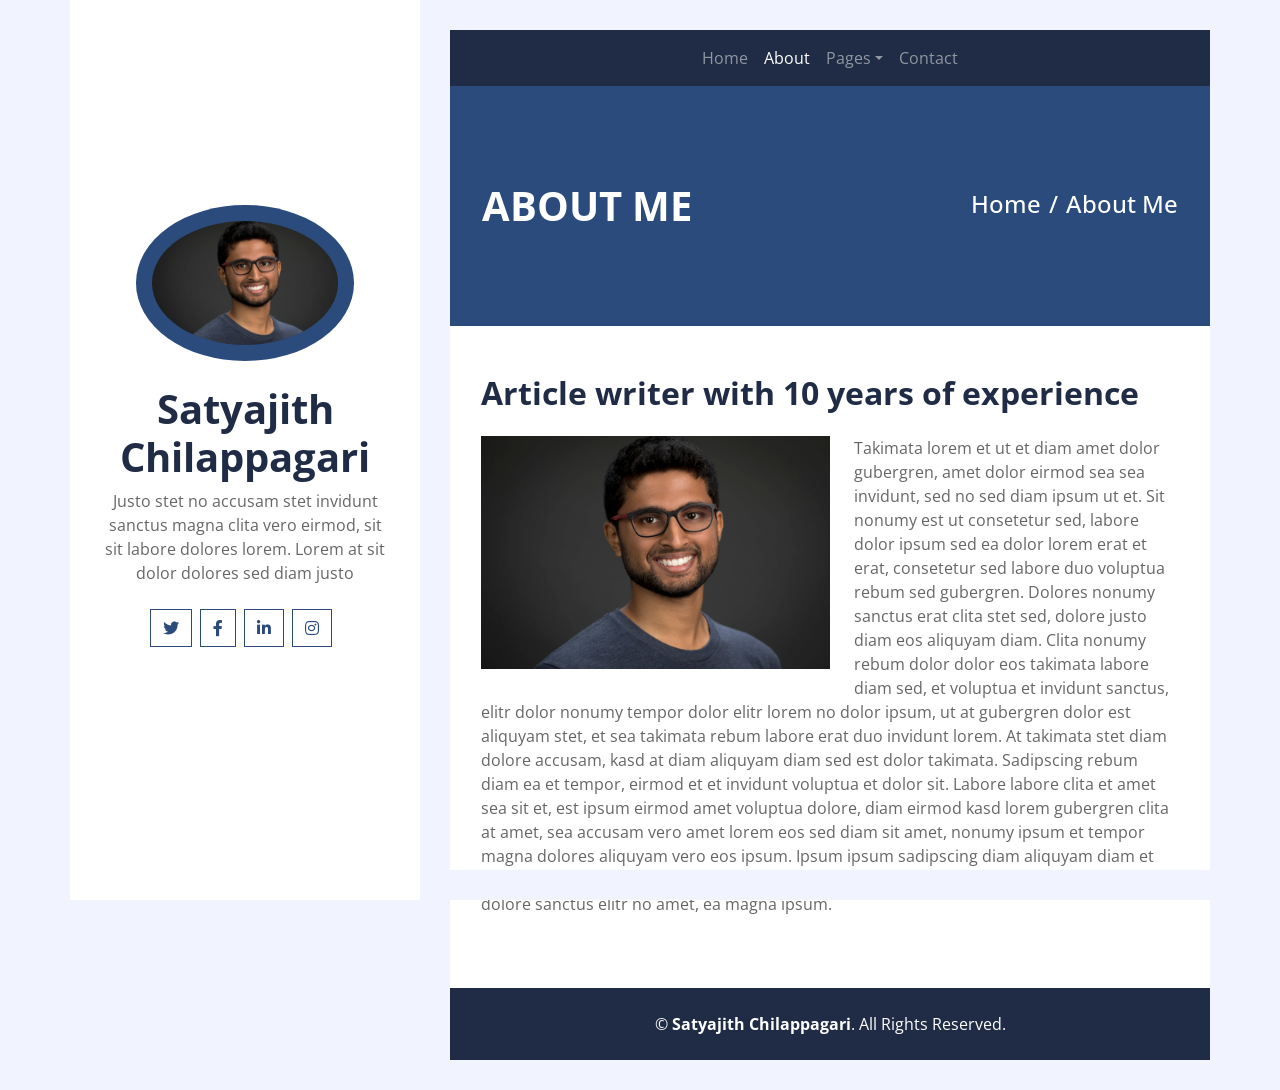
==== about.html @ c3127553 "Initial commit with one article" ====
<!DOCTYPE html>
<html lang="en">
    <head>
        <meta charset="utf-8">
        <title>Satyajith - About</title>
        <meta content="width=device-width, initial-scale=1.0" name="viewport">
        <meta content="Free Website Template" name="keywords">
        <meta content="Free Website Template" name="description">

        <!-- Favicon -->
        <link href="img/favicon.ico" rel="icon">

        <!-- Google Fonts -->
        <link href="https://fonts.googleapis.com/css2?family=Open+Sans:300;400;600;700;800&display=swap" rel="stylesheet">

        <!-- Font Awesome -->
        <link href="https://cdnjs.cloudflare.com/ajax/libs/font-awesome/5.10.0/css/all.min.css" rel="stylesheet">

        <!-- Customized Bootstrap Stylesheet -->
        <link href="css/style.css" rel="stylesheet">
    </head>

<body>
    <div class="wrapper">
        <div class="sidebar">
            <div class="sidebar-text d-flex flex-column h-100 justify-content-center text-center">
                <img class="mx-auto d-block w-75 bg-primary img-fluid rounded-circle mb-4 p-3" src="img/profile.jpg" alt="Image">
                <h1 class="font-weight-bold">Satyajith Chilappagari</h1>
                <p class="mb-4">
                    Justo stet no accusam stet invidunt sanctus magna clita vero eirmod, sit sit labore dolores lorem. Lorem at sit dolor dolores sed diam justo
                </p>
                <div class="d-flex justify-content-center mb-5">
                    <a class="btn btn-outline-primary mr-2" href="#"><i class="fab fa-twitter"></i></a>
                    <a class="btn btn-outline-primary mr-2" href="#"><i class="fab fa-facebook-f"></i></a>
                    <a class="btn btn-outline-primary mr-2" href="#"><i class="fab fa-linkedin-in"></i></a>
                    <a class="btn btn-outline-primary mr-2" href="#"><i class="fab fa-instagram"></i></a>
                </div>
            </div>
            <div class="sidebar-icon d-flex flex-column h-100 justify-content-center text-right">
                <i class="fas fa-2x fa-angle-double-right text-primary"></i>
            </div>
        </div>
        <div class="content">
            <!-- Navbar Start -->
            <div class="container p-0">
                <nav class="navbar navbar-expand-lg bg-secondary navbar-dark">
                    <a href="" class="navbar-brand d-block d-lg-none">Navigation</a>
                    <button type="button" class="navbar-toggler" data-toggle="collapse" data-target="#navbarCollapse">
                        <span class="navbar-toggler-icon"></span>
                    </button>
                    <div class="collapse navbar-collapse justify-content-between" id="navbarCollapse">
                        <div class="navbar-nav m-auto">
                            <a href="index.html" class="nav-item nav-link">Home</a>
                            <a href="about.html" class="nav-item nav-link active">About</a>
                            <div class="nav-item dropdown">
                                <a href="#" class="nav-link dropdown-toggle" data-toggle="dropdown">Pages</a>
                                <div class="dropdown-menu">
                                    <a href="blog.html" class="dropdown-item">Blog Grid</a>
                                    <a href="single.html" class="dropdown-item">Blog Detail</a>
                                </div>
                            </div>
                            <a href="contact.html" class="nav-item nav-link">Contact</a>
                        </div>
                    </div>
                </nav>
            </div>
            <!-- Navbar End -->

            <!-- Page Header Start -->
            <div class="container py-5 px-2 bg-primary">
                <div class="row py-5 px-4">
                    <div class="col-sm-6 text-center text-md-left">
                        <h1 class="mb-3 mb-md-0 text-white text-uppercase font-weight-bold">About Me</h1>
                    </div>
                    <div class="col-sm-6 text-center text-md-right">
                        <div class="d-inline-flex pt-2">
                            <h4 class="m-0 text-white"><a class="text-white" href="">Home</a></h4>
                            <h4 class="m-0 text-white px-2">/</h4>
                            <h4 class="m-0 text-white">About Me</h4>
                        </div>
                    </div>
                </div>
            </div>
            <!-- Page Header End -->


            <!-- About Start -->
            <div class="container bg-white pt-5">
                <div class="row px-3 pb-5">
                    <div class="col-md-12">
                        <h2 class="mb-4 font-weight-bold">Article writer with 10 years of experience</h2>
                        <img class="img-fluid float-left w-50 mr-4 mb-3" src="img/about.jpg" alt="Image">
                        <p class="m-0">
                            Takimata lorem et ut et diam amet dolor gubergren, amet dolor eirmod sea sea invidunt, sed no sed diam ipsum ut et. Sit nonumy est ut consetetur sed, labore dolor ipsum sed ea dolor lorem erat et erat, consetetur sed labore duo voluptua rebum sed gubergren. Dolores nonumy sanctus erat clita stet sed, dolore justo diam eos aliquyam diam. Clita nonumy rebum dolor dolor eos takimata labore diam sed, et voluptua et invidunt sanctus, elitr dolor nonumy tempor dolor elitr lorem no dolor ipsum, ut at gubergren dolor est aliquyam stet, et sea takimata rebum labore erat duo invidunt lorem. At takimata stet diam dolore accusam, kasd at diam aliquyam diam sed est dolor takimata. Sadipscing rebum diam ea et tempor, eirmod et et invidunt voluptua et dolor sit. Labore labore clita et amet sea sit et, est ipsum eirmod amet voluptua dolore, diam eirmod kasd lorem gubergren clita at amet, sea accusam vero amet lorem eos sed diam sit amet, nonumy ipsum et tempor magna dolores aliquyam vero eos ipsum. Ipsum ipsum sadipscing diam aliquyam diam et ipsum eos vero, gubergren magna elitr elitr clita dolor. Aliquyam vero sed sanctus sed dolore sanctus elitr no amet, ea magna ipsum.
                        </p>
                    </div>
                    <div class="col-md-12 pt-4">

                    </div>
                </div>
            </div>
            <!-- About End -->


            <!-- Footer Start -->
            <div class="container py-4 bg-secondary text-center">
                <p class="m-0 text-white">
                    &copy; <a class="text-white font-weight-bold" href="#">Satyajith Chilappagari</a>. All Rights Reserved.
                </p>
            </div>
            <!-- Footer End -->
        </div>
    </div>

    <!-- Back to Top -->
    <a href="#" class="back-to-top"><i class="fa fa-angle-double-up"></i></a>

    <!-- JavaScript Libraries -->
    <script src="https://code.jquery.com/jquery-3.4.1.min.js"></script>
    <script src="https://stackpath.bootstrapcdn.com/bootstrap/4.4.1/js/bootstrap.bundle.min.js"></script>
    <script src="lib/easing/easing.min.js"></script>
    <script src="lib/waypoints/waypoints.min.js"></script>

    <!-- Contact Javascript File -->
    <script src="mail/jqBootstrapValidation.min.js"></script>
    <script src="mail/contact.js"></script>

    <!-- Template Javascript -->
    <script src="js/main.js"></script>
</body>

</html>
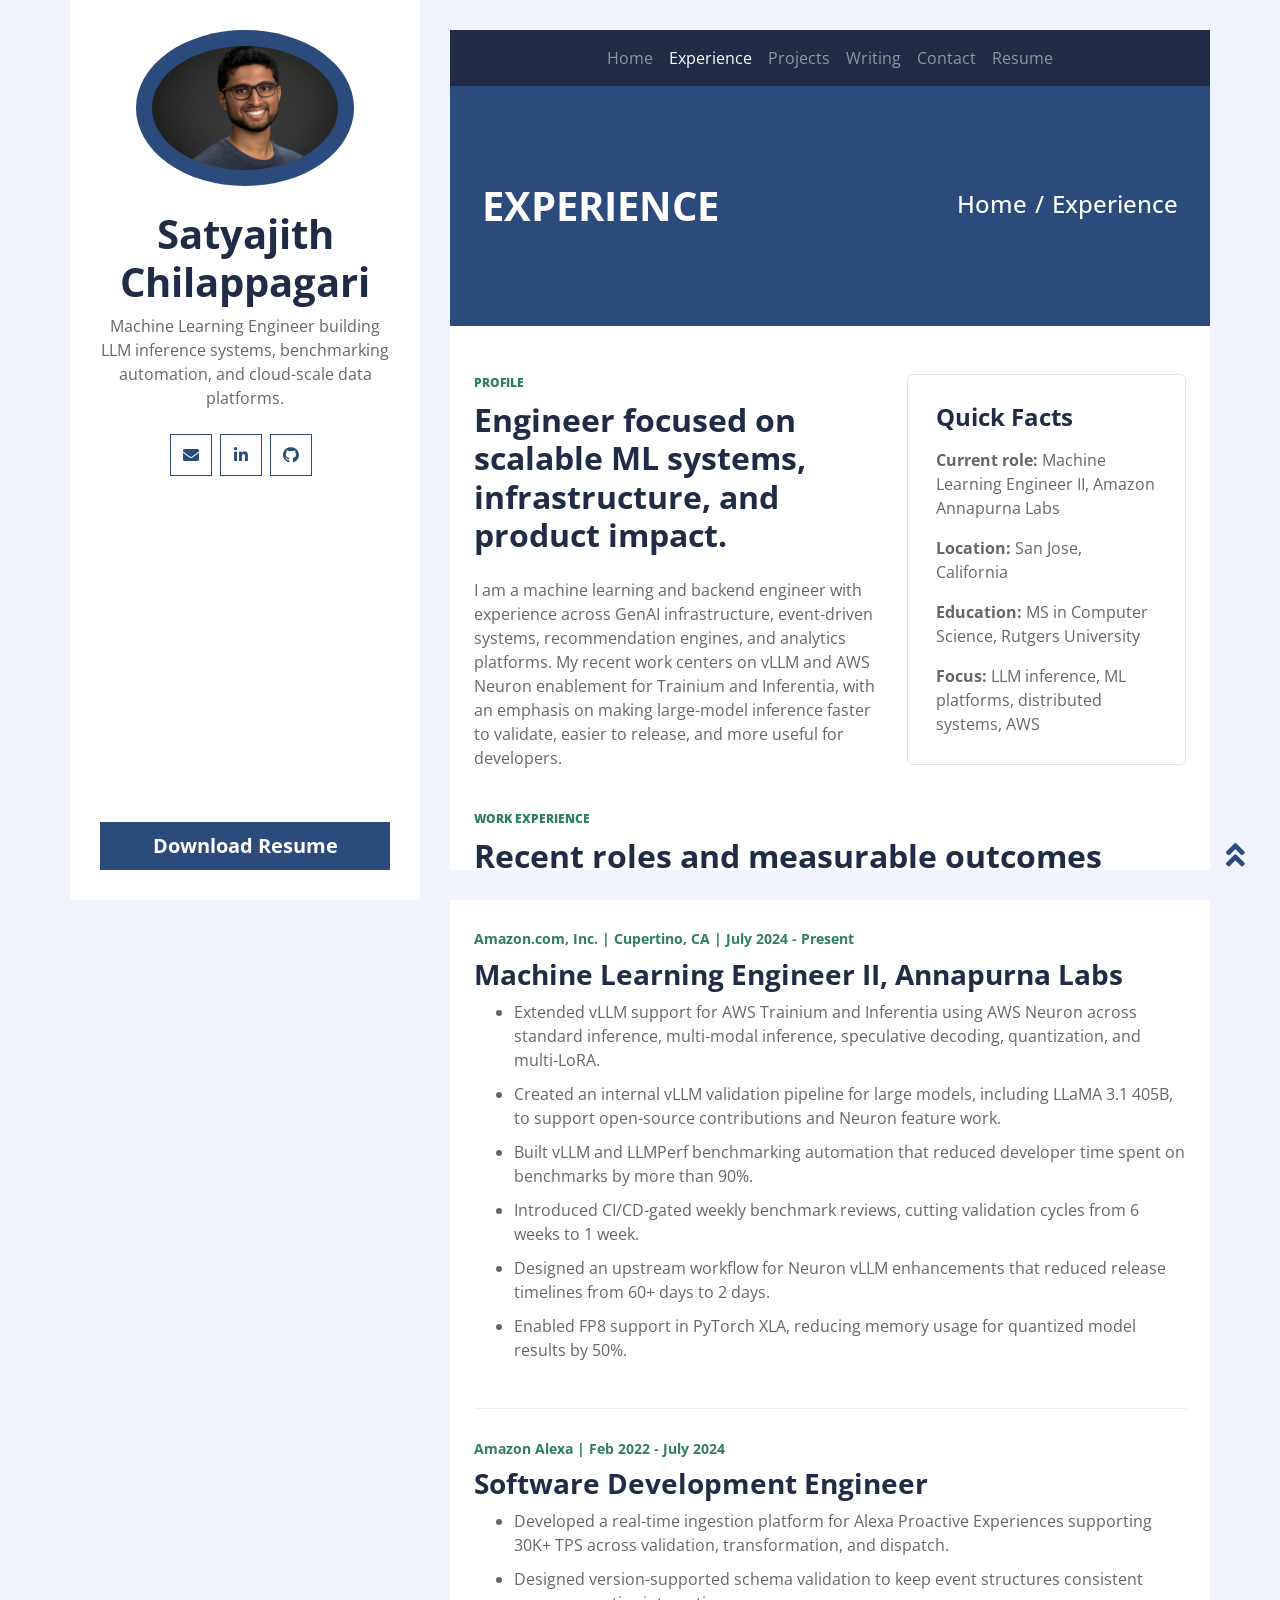
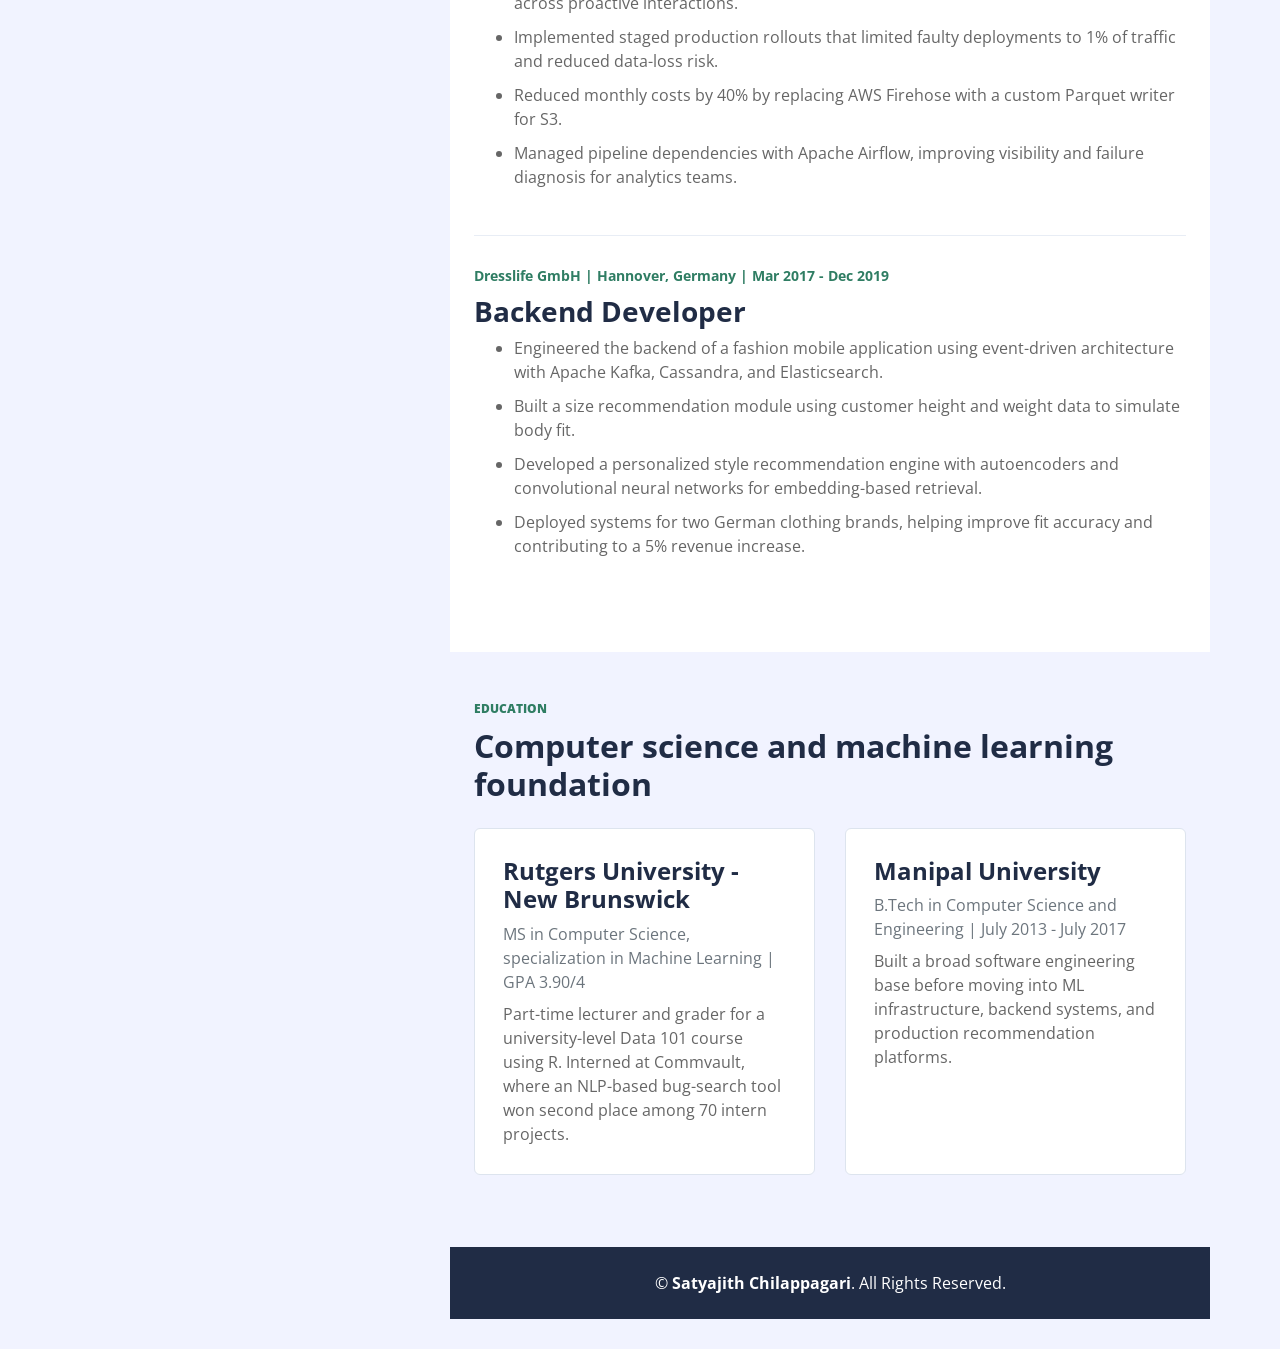
==== commit fb07e6e1: "updating profile" ====
--- a/about.html
+++ b/about.html
@@ -1,132 +1,196 @@
-<!DOCTYPE html>
-<html lang="en">
-    <head>
-        <meta charset="utf-8">
-        <title>Satyajith - About</title>
-        <meta content="width=device-width, initial-scale=1.0" name="viewport">
-        <meta content="Free Website Template" name="keywords">
-        <meta content="Free Website Template" name="description">
-
-        <!-- Favicon -->
-        <link href="img/favicon.ico" rel="icon">
-
-        <!-- Google Fonts -->
-        <link href="https://fonts.googleapis.com/css2?family=Open+Sans:300;400;600;700;800&display=swap" rel="stylesheet">
-
-        <!-- Font Awesome -->
-        <link href="https://cdnjs.cloudflare.com/ajax/libs/font-awesome/5.10.0/css/all.min.css" rel="stylesheet">
-
-        <!-- Customized Bootstrap Stylesheet -->
-        <link href="css/style.css" rel="stylesheet">
-    </head>
-
-<body>
-    <div class="wrapper">
-        <div class="sidebar">
-            <div class="sidebar-text d-flex flex-column h-100 justify-content-center text-center">
-                <img class="mx-auto d-block w-75 bg-primary img-fluid rounded-circle mb-4 p-3" src="img/profile.jpg" alt="Image">
-                <h1 class="font-weight-bold">Satyajith Chilappagari</h1>
-                <p class="mb-4">
-                    Justo stet no accusam stet invidunt sanctus magna clita vero eirmod, sit sit labore dolores lorem. Lorem at sit dolor dolores sed diam justo
-                </p>
-                <div class="d-flex justify-content-center mb-5">
-                    <a class="btn btn-outline-primary mr-2" href="#"><i class="fab fa-twitter"></i></a>
-                    <a class="btn btn-outline-primary mr-2" href="#"><i class="fab fa-facebook-f"></i></a>
-                    <a class="btn btn-outline-primary mr-2" href="#"><i class="fab fa-linkedin-in"></i></a>
-                    <a class="btn btn-outline-primary mr-2" href="#"><i class="fab fa-instagram"></i></a>
-                </div>
-            </div>
-            <div class="sidebar-icon d-flex flex-column h-100 justify-content-center text-right">
-                <i class="fas fa-2x fa-angle-double-right text-primary"></i>
-            </div>
-        </div>
-        <div class="content">
-            <!-- Navbar Start -->
-            <div class="container p-0">
-                <nav class="navbar navbar-expand-lg bg-secondary navbar-dark">
-                    <a href="" class="navbar-brand d-block d-lg-none">Navigation</a>
-                    <button type="button" class="navbar-toggler" data-toggle="collapse" data-target="#navbarCollapse">
-                        <span class="navbar-toggler-icon"></span>
-                    </button>
-                    <div class="collapse navbar-collapse justify-content-between" id="navbarCollapse">
-                        <div class="navbar-nav m-auto">
-                            <a href="index.html" class="nav-item nav-link">Home</a>
-                            <a href="about.html" class="nav-item nav-link active">About</a>
-                            <div class="nav-item dropdown">
-                                <a href="#" class="nav-link dropdown-toggle" data-toggle="dropdown">Pages</a>
-                                <div class="dropdown-menu">
-                                    <a href="blog.html" class="dropdown-item">Blog Grid</a>
-                                    <a href="single.html" class="dropdown-item">Blog Detail</a>
-                                </div>
-                            </div>
-                            <a href="contact.html" class="nav-item nav-link">Contact</a>
-                        </div>
-                    </div>
-                </nav>
-            </div>
-            <!-- Navbar End -->
-
-            <!-- Page Header Start -->
-            <div class="container py-5 px-2 bg-primary">
-                <div class="row py-5 px-4">
-                    <div class="col-sm-6 text-center text-md-left">
-                        <h1 class="mb-3 mb-md-0 text-white text-uppercase font-weight-bold">About Me</h1>
-                    </div>
-                    <div class="col-sm-6 text-center text-md-right">
-                        <div class="d-inline-flex pt-2">
-                            <h4 class="m-0 text-white"><a class="text-white" href="">Home</a></h4>
-                            <h4 class="m-0 text-white px-2">/</h4>
-                            <h4 class="m-0 text-white">About Me</h4>
-                        </div>
-                    </div>
-                </div>
-            </div>
-            <!-- Page Header End -->
-
-
-            <!-- About Start -->
-            <div class="container bg-white pt-5">
-                <div class="row px-3 pb-5">
-                    <div class="col-md-12">
-                        <h2 class="mb-4 font-weight-bold">Article writer with 10 years of experience</h2>
-                        <img class="img-fluid float-left w-50 mr-4 mb-3" src="img/about.jpg" alt="Image">
-                        <p class="m-0">
-                            Takimata lorem et ut et diam amet dolor gubergren, amet dolor eirmod sea sea invidunt, sed no sed diam ipsum ut et. Sit nonumy est ut consetetur sed, labore dolor ipsum sed ea dolor lorem erat et erat, consetetur sed labore duo voluptua rebum sed gubergren. Dolores nonumy sanctus erat clita stet sed, dolore justo diam eos aliquyam diam. Clita nonumy rebum dolor dolor eos takimata labore diam sed, et voluptua et invidunt sanctus, elitr dolor nonumy tempor dolor elitr lorem no dolor ipsum, ut at gubergren dolor est aliquyam stet, et sea takimata rebum labore erat duo invidunt lorem. At takimata stet diam dolore accusam, kasd at diam aliquyam diam sed est dolor takimata. Sadipscing rebum diam ea et tempor, eirmod et et invidunt voluptua et dolor sit. Labore labore clita et amet sea sit et, est ipsum eirmod amet voluptua dolore, diam eirmod kasd lorem gubergren clita at amet, sea accusam vero amet lorem eos sed diam sit amet, nonumy ipsum et tempor magna dolores aliquyam vero eos ipsum. Ipsum ipsum sadipscing diam aliquyam diam et ipsum eos vero, gubergren magna elitr elitr clita dolor. Aliquyam vero sed sanctus sed dolore sanctus elitr no amet, ea magna ipsum.
-                        </p>
-                    </div>
-                    <div class="col-md-12 pt-4">
-
-                    </div>
-                </div>
-            </div>
-            <!-- About End -->
-
-
-            <!-- Footer Start -->
-            <div class="container py-4 bg-secondary text-center">
-                <p class="m-0 text-white">
-                    &copy; <a class="text-white font-weight-bold" href="#">Satyajith Chilappagari</a>. All Rights Reserved.
-                </p>
-            </div>
-            <!-- Footer End -->
-        </div>
-    </div>
-
-    <!-- Back to Top -->
-    <a href="#" class="back-to-top"><i class="fa fa-angle-double-up"></i></a>
-
-    <!-- JavaScript Libraries -->
-    <script src="https://code.jquery.com/jquery-3.4.1.min.js"></script>
-    <script src="https://stackpath.bootstrapcdn.com/bootstrap/4.4.1/js/bootstrap.bundle.min.js"></script>
-    <script src="lib/easing/easing.min.js"></script>
-    <script src="lib/waypoints/waypoints.min.js"></script>
-
-    <!-- Contact Javascript File -->
-    <script src="mail/jqBootstrapValidation.min.js"></script>
-    <script src="mail/contact.js"></script>
-
-    <!-- Template Javascript -->
-    <script src="js/main.js"></script>
-</body>
-
-</html>+<!DOCTYPE html>
+<html lang="en">
+    <head>
+        <meta charset="utf-8">
+        <title>Satyajith Chilappagari | Experience</title>
+        <meta content="width=device-width, initial-scale=1.0" name="viewport">
+        <meta content="Satyajith Chilappagari experience, Amazon Annapurna Labs, Alexa, Dresslife, Rutgers" name="keywords">
+        <meta content="Experience profile for Satyajith Chilappagari, Machine Learning Engineer at Amazon Annapurna Labs." name="description">
+
+        <!-- Favicon -->
+        <link href="img/favicon.ico" rel="icon">
+
+        <!-- Google Fonts -->
+        <link href="https://fonts.googleapis.com/css2?family=Open+Sans:300;400;600;700;800&display=swap" rel="stylesheet">
+
+        <!-- Font Awesome -->
+        <link href="https://cdnjs.cloudflare.com/ajax/libs/font-awesome/5.10.0/css/all.min.css" rel="stylesheet">
+
+        <!-- Bootstrap and Site Stylesheet -->
+        <link href="https://stackpath.bootstrapcdn.com/bootstrap/4.4.1/css/bootstrap.min.css" rel="stylesheet">
+        <link href="css/style.css" rel="stylesheet">
+    </head>
+
+<body>
+    <div class="wrapper">
+        <div class="sidebar">
+            <div class="sidebar-text d-flex flex-column h-100 justify-content-center text-center">
+                <img class="mx-auto d-block w-75 bg-primary img-fluid rounded-circle mb-4 p-3" src="img/profile.jpg" alt="Satyajith Chilappagari headshot">
+                <h1 class="font-weight-bold">Satyajith Chilappagari</h1>
+                <p class="mb-4">
+                    Machine Learning Engineer building LLM inference systems, benchmarking automation, and cloud-scale data platforms.
+                </p>
+                <div class="d-flex justify-content-center mb-4 profile-social">
+                    <a class="btn btn-outline-primary mr-2" href="mailto:csatyajith@gmail.com" aria-label="Email Satyajith"><i class="fas fa-envelope"></i></a>
+                    <a class="btn btn-outline-primary mr-2" href="https://www.linkedin.com/in/csatyajith/" target="_blank" rel="noopener noreferrer" aria-label="Satyajith on LinkedIn"><i class="fab fa-linkedin-in"></i></a>
+                    <a class="btn btn-outline-primary mr-2" href="https://github.com/csatyajith" target="_blank" rel="noopener noreferrer" aria-label="Satyajith on GitHub"><i class="fab fa-github"></i></a>
+                </div>
+                <a href="assets/Satyajith%20Chilappagari%20Resume%20Aug%2029.pdf" class="btn btn-lg btn-block btn-primary mt-auto" target="_blank" rel="noopener noreferrer">Download Resume</a>
+            </div>
+            <div class="sidebar-icon d-flex flex-column h-100 justify-content-center text-right">
+                <i class="fas fa-2x fa-angle-double-right text-primary"></i>
+            </div>
+        </div>
+        <div class="content">
+            <!-- Navbar Start -->
+            <div class="container p-0">
+                <nav class="navbar navbar-expand-lg bg-secondary navbar-dark">
+                    <a href="index.html" class="navbar-brand d-block d-lg-none">Satyajith</a>
+                    <button type="button" class="navbar-toggler" data-toggle="collapse" data-target="#navbarCollapse" aria-controls="navbarCollapse" aria-expanded="false" aria-label="Toggle navigation">
+                        <span class="navbar-toggler-icon"></span>
+                    </button>
+                    <div class="collapse navbar-collapse justify-content-between" id="navbarCollapse">
+                        <div class="navbar-nav m-auto">
+                            <a href="index.html" class="nav-item nav-link">Home</a>
+                            <a href="about.html" class="nav-item nav-link active">Experience</a>
+                            <a href="projects.html" class="nav-item nav-link">Projects</a>
+                            <a href="cars.html" class="nav-item nav-link">Writing</a>
+                            <a href="contact.html" class="nav-item nav-link">Contact</a>
+                            <a href="assets/Satyajith%20Chilappagari%20Resume%20Aug%2029.pdf" class="nav-item nav-link" target="_blank" rel="noopener noreferrer">Resume</a>
+                        </div>
+                    </div>
+                </nav>
+            </div>
+            <!-- Navbar End -->
+
+            <!-- Page Header Start -->
+            <div class="container py-5 px-2 bg-primary">
+                <div class="row py-5 px-4">
+                    <div class="col-sm-7 text-center text-md-left">
+                        <h1 class="mb-3 mb-md-0 text-white text-uppercase font-weight-bold">Experience</h1>
+                    </div>
+                    <div class="col-sm-5 text-center text-md-right">
+                        <div class="d-inline-flex pt-2">
+                            <h4 class="m-0 text-white"><a class="text-white" href="index.html">Home</a></h4>
+                            <h4 class="m-0 text-white px-2">/</h4>
+                            <h4 class="m-0 text-white">Experience</h4>
+                        </div>
+                    </div>
+                </div>
+            </div>
+            <!-- Page Header End -->
+
+            <!-- Profile Start -->
+            <div class="container bg-white pt-5 px-4">
+                <div class="row pb-4">
+                    <div class="col-lg-7">
+                        <p class="eyebrow mb-2">Profile</p>
+                        <h2 class="mb-4 font-weight-bold">Engineer focused on scalable ML systems, infrastructure, and product impact.</h2>
+                        <p>
+                            I am a machine learning and backend engineer with experience across GenAI infrastructure, event-driven systems, recommendation engines, and analytics platforms. My recent work centers on vLLM and AWS Neuron enablement for Trainium and Inferentia, with an emphasis on making large-model inference faster to validate, easier to release, and more useful for developers.
+                        </p>
+                    </div>
+                    <div class="col-lg-5">
+                        <div class="profile-card">
+                            <h4 class="font-weight-bold mb-3">Quick Facts</h4>
+                            <p><strong>Current role:</strong> Machine Learning Engineer II, Amazon Annapurna Labs</p>
+                            <p><strong>Location:</strong> San Jose, California</p>
+                            <p><strong>Education:</strong> MS in Computer Science, Rutgers University</p>
+                            <p class="mb-0"><strong>Focus:</strong> LLM inference, ML platforms, distributed systems, AWS</p>
+                        </div>
+                    </div>
+                </div>
+            </div>
+            <!-- Profile End -->
+
+            <!-- Experience Start -->
+            <div class="container bg-white px-4 pb-5">
+                <div class="section-heading mb-4">
+                    <p class="eyebrow mb-2">Work Experience</p>
+                    <h2 class="font-weight-bold">Recent roles and measurable outcomes</h2>
+                </div>
+
+                <div class="experience-block">
+                    <div class="experience-meta">Amazon.com, Inc. | Cupertino, CA | July 2024 - Present</div>
+                    <h3 class="font-weight-bold">Machine Learning Engineer II, Annapurna Labs</h3>
+                    <ul>
+                        <li>Extended vLLM support for AWS Trainium and Inferentia using AWS Neuron across standard inference, multi-modal inference, speculative decoding, quantization, and multi-LoRA.</li>
+                        <li>Created an internal vLLM validation pipeline for large models, including LLaMA 3.1 405B, to support open-source contributions and Neuron feature work.</li>
+                        <li>Built vLLM and LLMPerf benchmarking automation that reduced developer time spent on benchmarks by more than 90%.</li>
+                        <li>Introduced CI/CD-gated weekly benchmark reviews, cutting validation cycles from 6 weeks to 1 week.</li>
+                        <li>Designed an upstream workflow for Neuron vLLM enhancements that reduced release timelines from 60+ days to 2 days.</li>
+                        <li>Enabled FP8 support in PyTorch XLA, reducing memory usage for quantized model results by 50%.</li>
+                    </ul>
+                </div>
+
+                <div class="experience-block">
+                    <div class="experience-meta">Amazon Alexa | Feb 2022 - July 2024</div>
+                    <h3 class="font-weight-bold">Software Development Engineer</h3>
+                    <ul>
+                        <li>Developed a real-time ingestion platform for Alexa Proactive Experiences supporting 30K+ TPS across validation, transformation, and dispatch.</li>
+                        <li>Designed version-supported schema validation to keep event structures consistent across proactive interactions.</li>
+                        <li>Implemented staged production rollouts that limited faulty deployments to 1% of traffic and reduced data-loss risk.</li>
+                        <li>Reduced monthly costs by 40% by replacing AWS Firehose with a custom Parquet writer for S3.</li>
+                        <li>Managed pipeline dependencies with Apache Airflow, improving visibility and failure diagnosis for analytics teams.</li>
+                    </ul>
+                </div>
+
+                <div class="experience-block">
+                    <div class="experience-meta">Dresslife GmbH | Hannover, Germany | Mar 2017 - Dec 2019</div>
+                    <h3 class="font-weight-bold">Backend Developer</h3>
+                    <ul>
+                        <li>Engineered the backend of a fashion mobile application using event-driven architecture with Apache Kafka, Cassandra, and Elasticsearch.</li>
+                        <li>Built a size recommendation module using customer height and weight data to simulate body fit.</li>
+                        <li>Developed a personalized style recommendation engine with autoencoders and convolutional neural networks for embedding-based retrieval.</li>
+                        <li>Deployed systems for two German clothing brands, helping improve fit accuracy and contributing to a 5% revenue increase.</li>
+                    </ul>
+                </div>
+            </div>
+            <!-- Experience End -->
+
+            <!-- Education Start -->
+            <div class="container bg-light py-5 px-4">
+                <div class="section-heading mb-4">
+                    <p class="eyebrow mb-2">Education</p>
+                    <h2 class="font-weight-bold">Computer science and machine learning foundation</h2>
+                </div>
+                <div class="row">
+                    <div class="col-md-6 mb-4">
+                        <div class="profile-card h-100">
+                            <h4 class="font-weight-bold">Rutgers University - New Brunswick</h4>
+                            <p class="text-muted mb-2">MS in Computer Science, specialization in Machine Learning | GPA 3.90/4</p>
+                            <p class="mb-0">Part-time lecturer and grader for a university-level Data 101 course using R. Interned at Commvault, where an NLP-based bug-search tool won second place among 70 intern projects.</p>
+                        </div>
+                    </div>
+                    <div class="col-md-6 mb-4">
+                        <div class="profile-card h-100">
+                            <h4 class="font-weight-bold">Manipal University</h4>
+                            <p class="text-muted mb-2">B.Tech in Computer Science and Engineering | July 2013 - July 2017</p>
+                            <p class="mb-0">Built a broad software engineering base before moving into ML infrastructure, backend systems, and production recommendation platforms.</p>
+                        </div>
+                    </div>
+                </div>
+            </div>
+            <!-- Education End -->
+
+            <!-- Footer Start -->
+            <div class="container py-4 bg-secondary text-center">
+                <p class="m-0 text-white">
+                    &copy; <a class="text-white font-weight-bold" href="index.html">Satyajith Chilappagari</a>. All Rights Reserved.
+                </p>
+            </div>
+            <!-- Footer End -->
+        </div>
+    </div>
+
+    <!-- Back to Top -->
+    <a href="#" class="back-to-top"><i class="fa fa-angle-double-up"></i></a>
+
+    <!-- JavaScript Libraries -->
+    <script src="https://code.jquery.com/jquery-3.4.1.min.js"></script>
+    <script src="https://stackpath.bootstrapcdn.com/bootstrap/4.4.1/js/bootstrap.bundle.min.js"></script>
+    <!-- Site Javascript -->
+    <script src="js/main.js"></script>
+</body>
+
+</html>
--- a/css/style.css
+++ b/css/style.css
@@ -0,0 +1,473 @@
+:root {
+  --primary: #2a4b7c;
+  --secondary: #202c45;
+  --light: #f1f3ff;
+  --accent: #2f7d63;
+  --gold: #d89b32;
+  --border: #dde4ee;
+  --text: #666666;
+}
+
+body {
+  margin: 0;
+  color: var(--text);
+  background: var(--light);
+  font-family: "Open Sans", sans-serif;
+}
+
+h1,
+h2,
+h3,
+h4,
+h5,
+h6 {
+  color: var(--secondary);
+}
+
+a {
+  color: var(--primary);
+}
+
+a:hover {
+  color: #172843;
+}
+
+.text-primary {
+  color: var(--primary) !important;
+}
+
+.bg-primary {
+  background-color: var(--primary) !important;
+}
+
+.bg-secondary {
+  background-color: var(--secondary) !important;
+}
+
+.bg-light {
+  background-color: var(--light) !important;
+}
+
+.btn {
+  border-radius: 0;
+  font-weight: 700;
+}
+
+.btn-primary {
+  color: #ffffff;
+  background-color: var(--primary);
+  border-color: var(--primary);
+}
+
+.btn-primary:hover,
+.btn-primary:focus {
+  color: #ffffff;
+  background-color: #203b62;
+  border-color: #203b62;
+}
+
+.btn-outline-primary {
+  color: var(--primary);
+  border-color: var(--primary);
+}
+
+.btn-outline-primary:hover,
+.btn-outline-primary:focus {
+  color: #ffffff;
+  background-color: var(--primary);
+  border-color: var(--primary);
+}
+
+.wrapper {
+  position: relative;
+  width: 100%;
+  max-width: 1140px;
+  margin: 0 auto;
+}
+
+.wrapper .sidebar {
+  position: relative;
+  width: 100%;
+  float: left;
+  padding: 30px;
+  background: #ffffff;
+}
+
+.wrapper .sidebar-icon {
+  display: none;
+  height: 0 !important;
+  margin-right: -18px;
+  visibility: hidden;
+}
+
+.wrapper .content {
+  position: relative;
+  width: 100%;
+  float: left;
+  padding: 15px;
+  background: var(--light);
+}
+
+.wrapper .sidebar,
+.wrapper .content {
+  transition: margin 200ms ease-out;
+}
+
+.profile-social .btn {
+  width: 42px;
+  height: 42px;
+  display: inline-flex;
+  align-items: center;
+  justify-content: center;
+}
+
+.hero-section h1 {
+  color: #ffffff;
+  font-size: 2.6rem;
+  line-height: 1.12;
+}
+
+.hero-section .lead {
+  color: #ffffff;
+  font-size: 1.1rem;
+  line-height: 1.7;
+}
+
+.hero-card,
+.profile-card,
+.project-card,
+.metric-tile,
+.contact-tile {
+  border: 1px solid var(--border);
+  border-radius: 6px;
+}
+
+.hero-card {
+  padding: 28px;
+  border-top: 4px solid var(--gold);
+}
+
+.profile-card,
+.project-card {
+  padding: 28px;
+  background: #ffffff;
+}
+
+.profile-card i,
+.project-card i {
+  font-size: 2rem;
+}
+
+.metric-tile {
+  min-height: 160px;
+  padding: 24px;
+  background: #f8fafc;
+  border-left: 4px solid var(--accent);
+}
+
+.metric-tile span {
+  display: block;
+  min-height: 52px;
+  color: var(--secondary);
+  font-size: 2rem;
+  font-weight: 800;
+  line-height: 1.15;
+}
+
+.metric-tile p {
+  margin-bottom: 0;
+}
+
+.section-heading {
+  max-width: 760px;
+}
+
+.eyebrow {
+  color: var(--accent);
+  font-size: .78rem;
+  font-weight: 800;
+  letter-spacing: 0;
+  text-transform: uppercase;
+}
+
+.timeline {
+  padding-left: 26px;
+  border-left: 3px solid var(--gold);
+}
+
+.timeline-item {
+  position: relative;
+  padding-bottom: 28px;
+}
+
+.timeline-item::before {
+  position: absolute;
+  top: 4px;
+  left: -36px;
+  width: 17px;
+  height: 17px;
+  content: "";
+  background: #ffffff;
+  border: 4px solid var(--accent);
+  border-radius: 50%;
+}
+
+.timeline-item:last-child {
+  padding-bottom: 0;
+}
+
+.timeline-item span,
+.experience-meta,
+.project-kicker {
+  display: block;
+  margin-bottom: 8px;
+  color: var(--accent);
+  font-size: .86rem;
+  font-weight: 700;
+}
+
+.experience-block {
+  padding: 30px 0;
+  border-bottom: 1px solid #e8edf5;
+}
+
+.experience-block:first-of-type {
+  padding-top: 0;
+}
+
+.experience-block:last-child {
+  border-bottom: 0;
+}
+
+.experience-block li {
+  margin-bottom: 10px;
+}
+
+.skill-cloud {
+  display: flex;
+  flex-wrap: wrap;
+  gap: 10px;
+}
+
+.skill-cloud span {
+  min-height: 34px;
+  display: inline-flex;
+  align-items: center;
+  padding: 7px 12px;
+  color: var(--secondary);
+  background: #eef4f3;
+  border: 1px solid #d7e5e1;
+  border-radius: 6px;
+  font-size: .92rem;
+  font-weight: 700;
+}
+
+.small-cloud span {
+  min-height: 30px;
+  padding: 5px 10px;
+  font-size: .82rem;
+}
+
+.project-card {
+  border-top: 4px solid var(--accent);
+}
+
+.project-icon {
+  width: 52px;
+  height: 52px;
+  display: inline-flex;
+  align-items: center;
+  justify-content: center;
+  margin-bottom: 18px;
+  color: #ffffff;
+  background: var(--secondary);
+  border-radius: 6px;
+}
+
+.project-icon i {
+  font-size: 1.35rem;
+}
+
+.contact-tile {
+  display: block;
+  padding: 28px;
+  color: var(--text);
+  background: #ffffff;
+  text-align: center;
+  transition: border-color 180ms ease, transform 180ms ease;
+}
+
+.contact-tile:hover {
+  color: var(--text);
+  border-color: var(--accent);
+  text-decoration: none;
+  transform: translateY(-2px);
+}
+
+.contact-tile i {
+  width: 52px;
+  height: 52px;
+  display: inline-flex;
+  align-items: center;
+  justify-content: center;
+  margin-bottom: 18px;
+  color: #ffffff;
+  background: var(--primary);
+  border-radius: 6px;
+  font-size: 1.4rem;
+}
+
+.back-to-top {
+  position: fixed;
+  right: 30px;
+  bottom: 30px;
+  z-index: 11;
+  display: none;
+  width: 30px;
+  height: 30px;
+  font-size: 30px;
+  line-height: 1;
+  text-align: center;
+  animation: action 1s infinite alternate;
+}
+
+.back-to-top i {
+  color: var(--primary);
+}
+
+.back-to-top i:hover {
+  color: var(--secondary);
+}
+
+@keyframes action {
+  0% {
+    transform: translateY(0);
+  }
+
+  100% {
+    transform: translateY(-15px);
+  }
+}
+
+@media (min-width: 768px) {
+  .wrapper .content {
+    padding: 30px 0 30px 30px;
+  }
+
+  .wrapper .content::before,
+  .wrapper .content::after {
+    position: fixed;
+    z-index: 9;
+    width: 100%;
+    height: 30px;
+    content: "";
+    background: var(--light);
+  }
+
+  .wrapper .content::before {
+    top: 0;
+  }
+
+  .wrapper .content::after {
+    bottom: 0;
+  }
+
+  .wrapper .sidebar {
+    position: fixed;
+    z-index: 9;
+    width: 350px;
+    height: 100%;
+    margin-left: -300px;
+    overflow: auto;
+    scrollbar-color: gray;
+    scrollbar-width: thin;
+  }
+
+  .wrapper .sidebar:hover {
+    margin-left: 0;
+  }
+
+  .wrapper .sidebar-text {
+    display: none;
+  }
+
+  .wrapper .sidebar-icon {
+    display: flex;
+  }
+
+  .wrapper .content {
+    width: calc(100% - 50px);
+    margin-left: 50px;
+    float: right;
+  }
+
+  .wrapper .sidebar::-webkit-scrollbar {
+    width: 7px;
+  }
+
+  .wrapper .sidebar::-webkit-scrollbar-track {
+    box-shadow: inset 0 0 6px rgba(0, 0, 0, .1);
+  }
+
+  .wrapper .sidebar::-webkit-scrollbar-thumb {
+    background-color: darkgrey;
+    border-radius: 7px;
+    outline: 1px solid slategrey;
+  }
+}
+
+@media (min-width: 768px) and (max-width: 991.98px) {
+  .wrapper .sidebar {
+    z-index: 99;
+  }
+
+  .wrapper .sidebar-text,
+  .wrapper .sidebar:hover .sidebar-icon {
+    height: 0 !important;
+    visibility: hidden;
+  }
+
+  .wrapper .sidebar-icon,
+  .wrapper .sidebar:hover .sidebar-text {
+    height: 100% !important;
+    visibility: visible;
+  }
+}
+
+@media (min-width: 992px) {
+  .wrapper .sidebar {
+    margin: 0;
+  }
+
+  .wrapper .content {
+    width: calc(100% - 350px);
+    margin-left: 350px;
+  }
+}
+
+@media (max-width: 1140px) {
+  .wrapper .content {
+    padding: 30px;
+  }
+}
+
+@media (max-width: 767.98px) {
+  .hero-section h1 {
+    font-size: 2rem;
+  }
+
+  .metric-tile {
+    min-height: auto;
+  }
+
+  .metric-tile span {
+    min-height: auto;
+    margin-bottom: 12px;
+  }
+}
+
+@media (max-width: 576px) {
+  .wrapper .content {
+    padding: 15px;
+  }
+}
